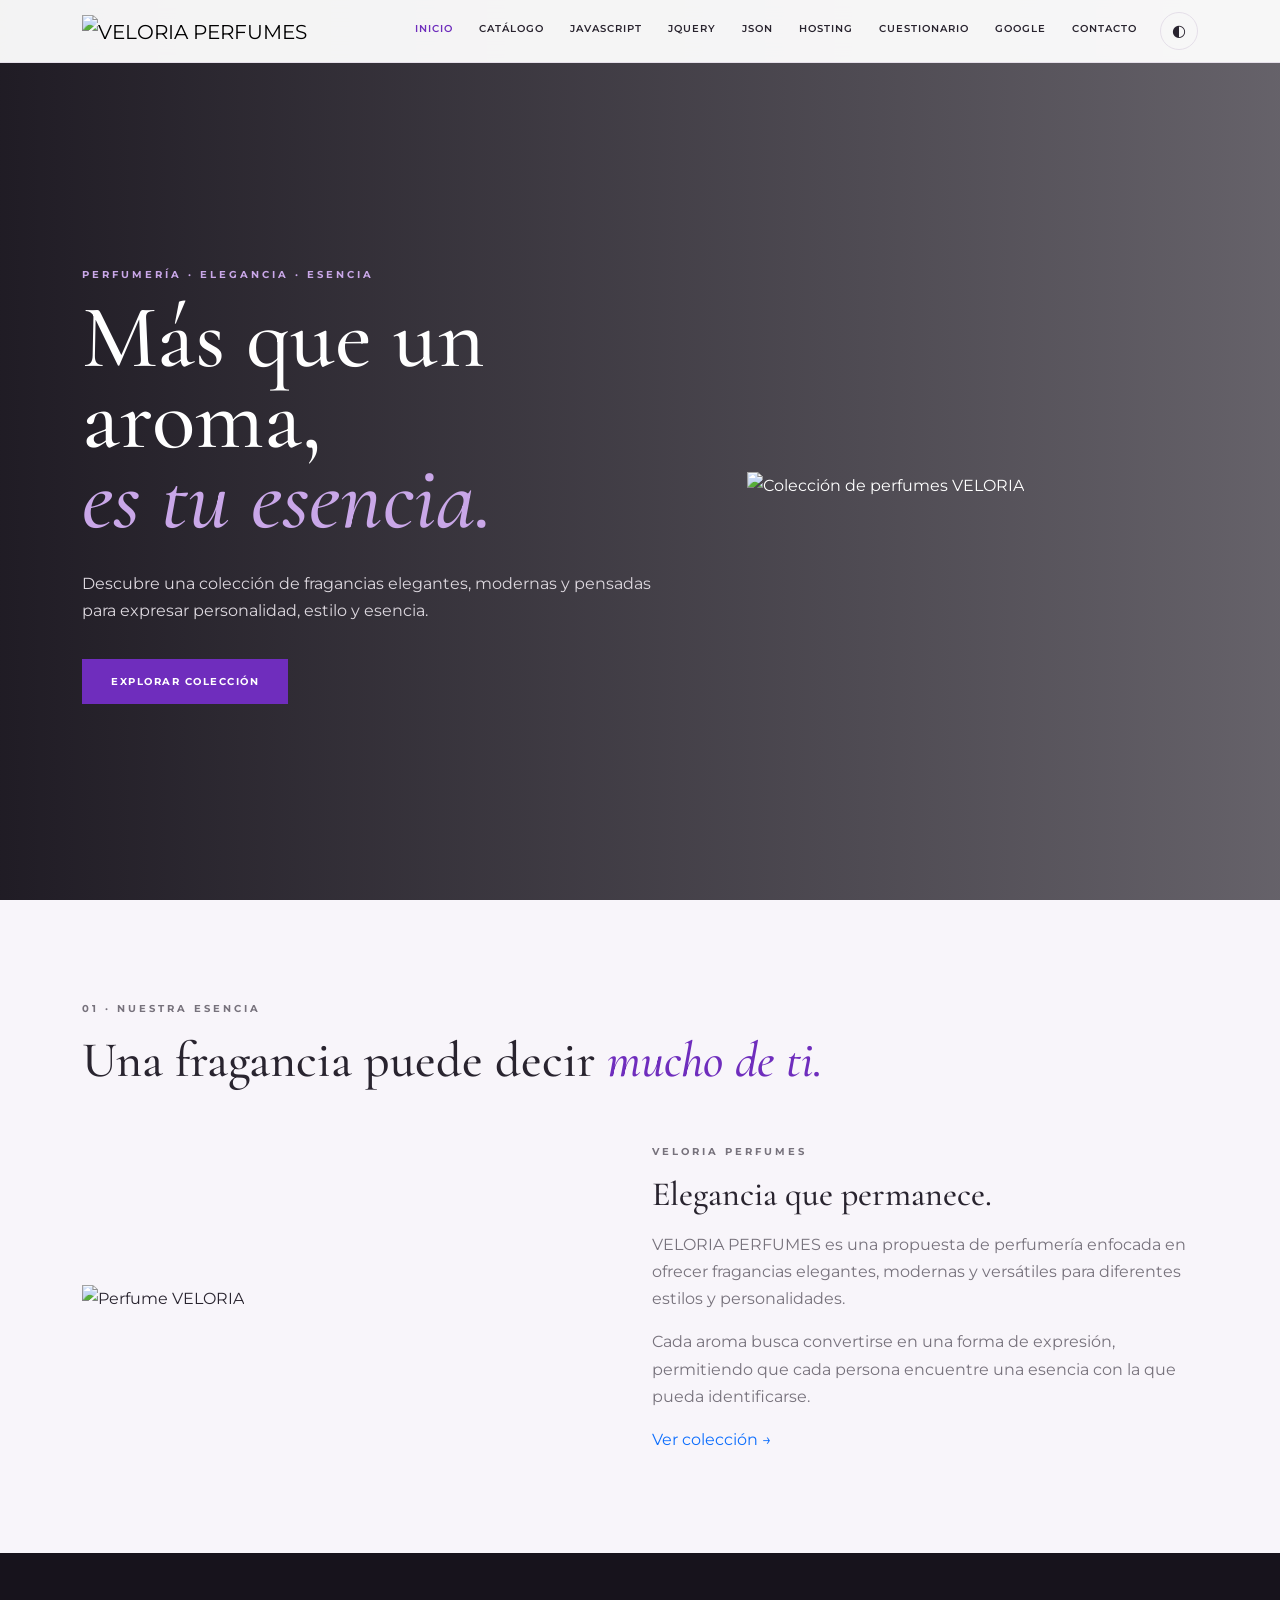
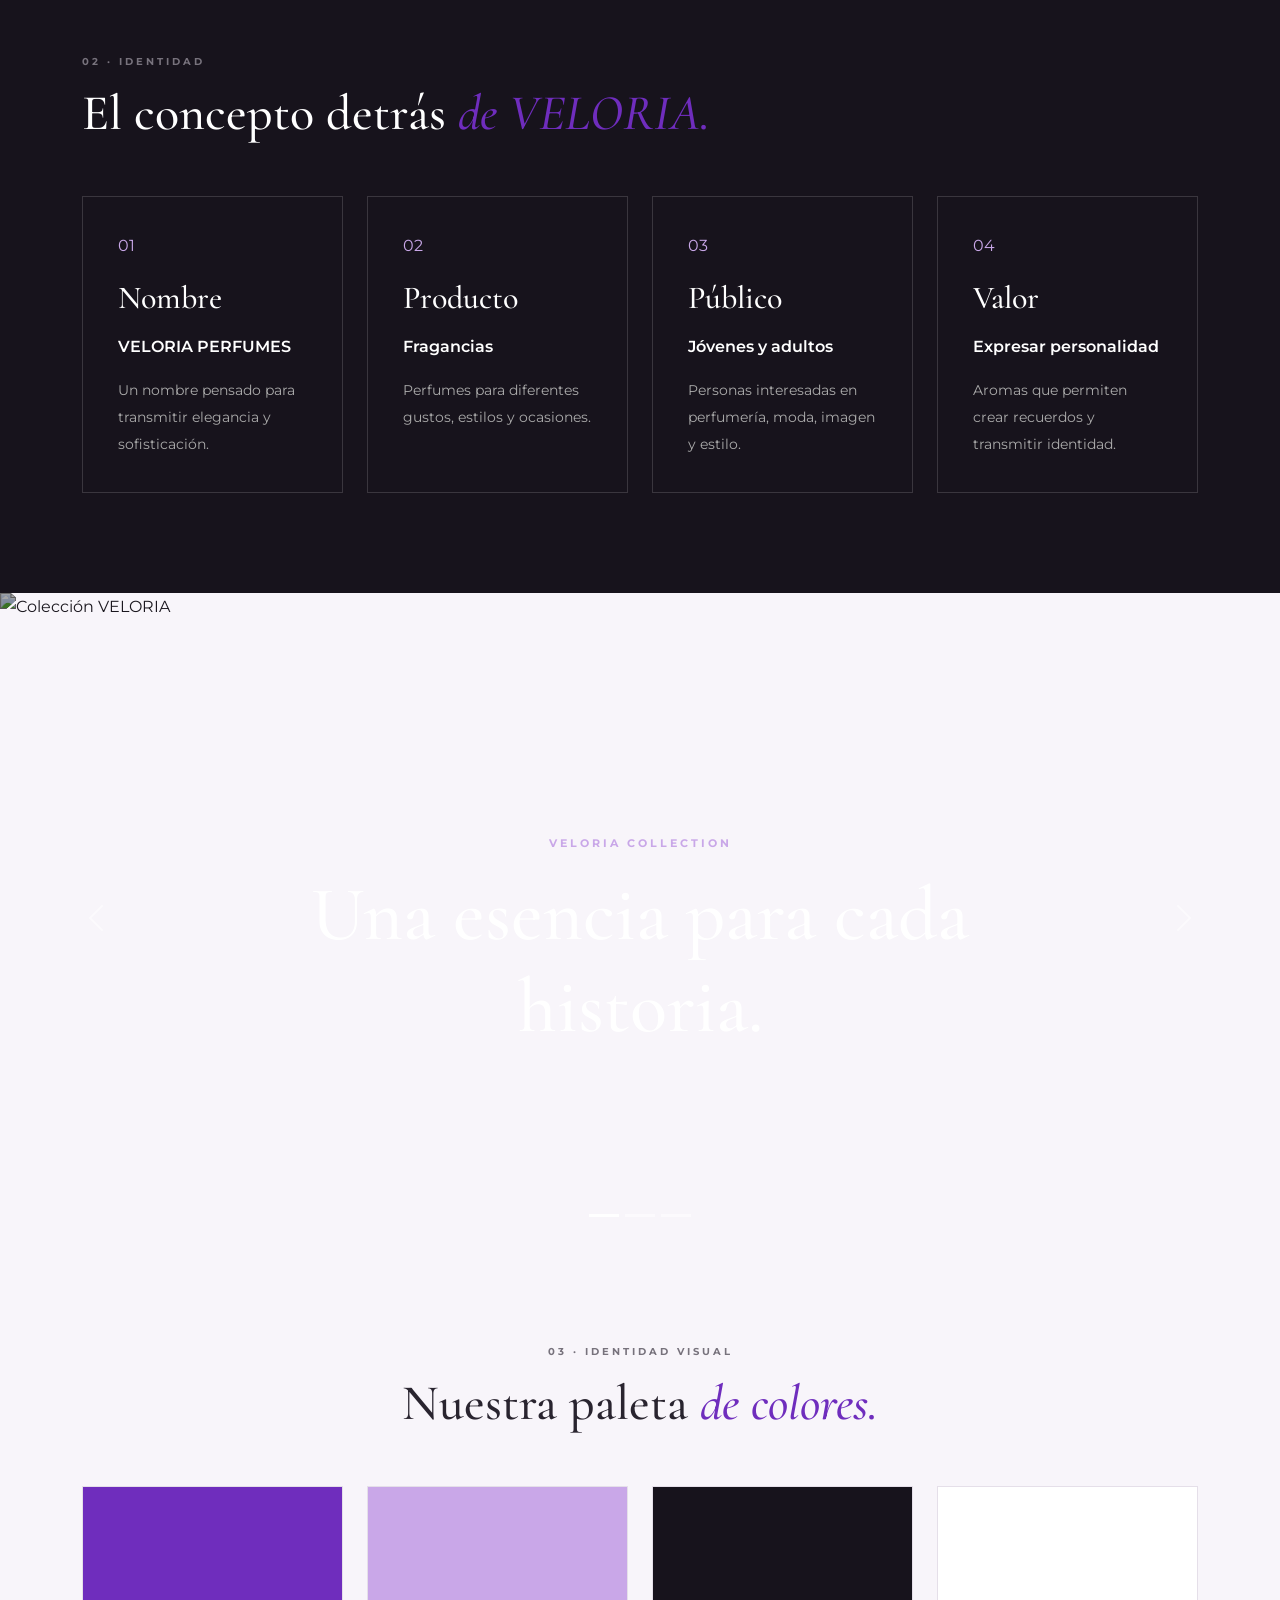
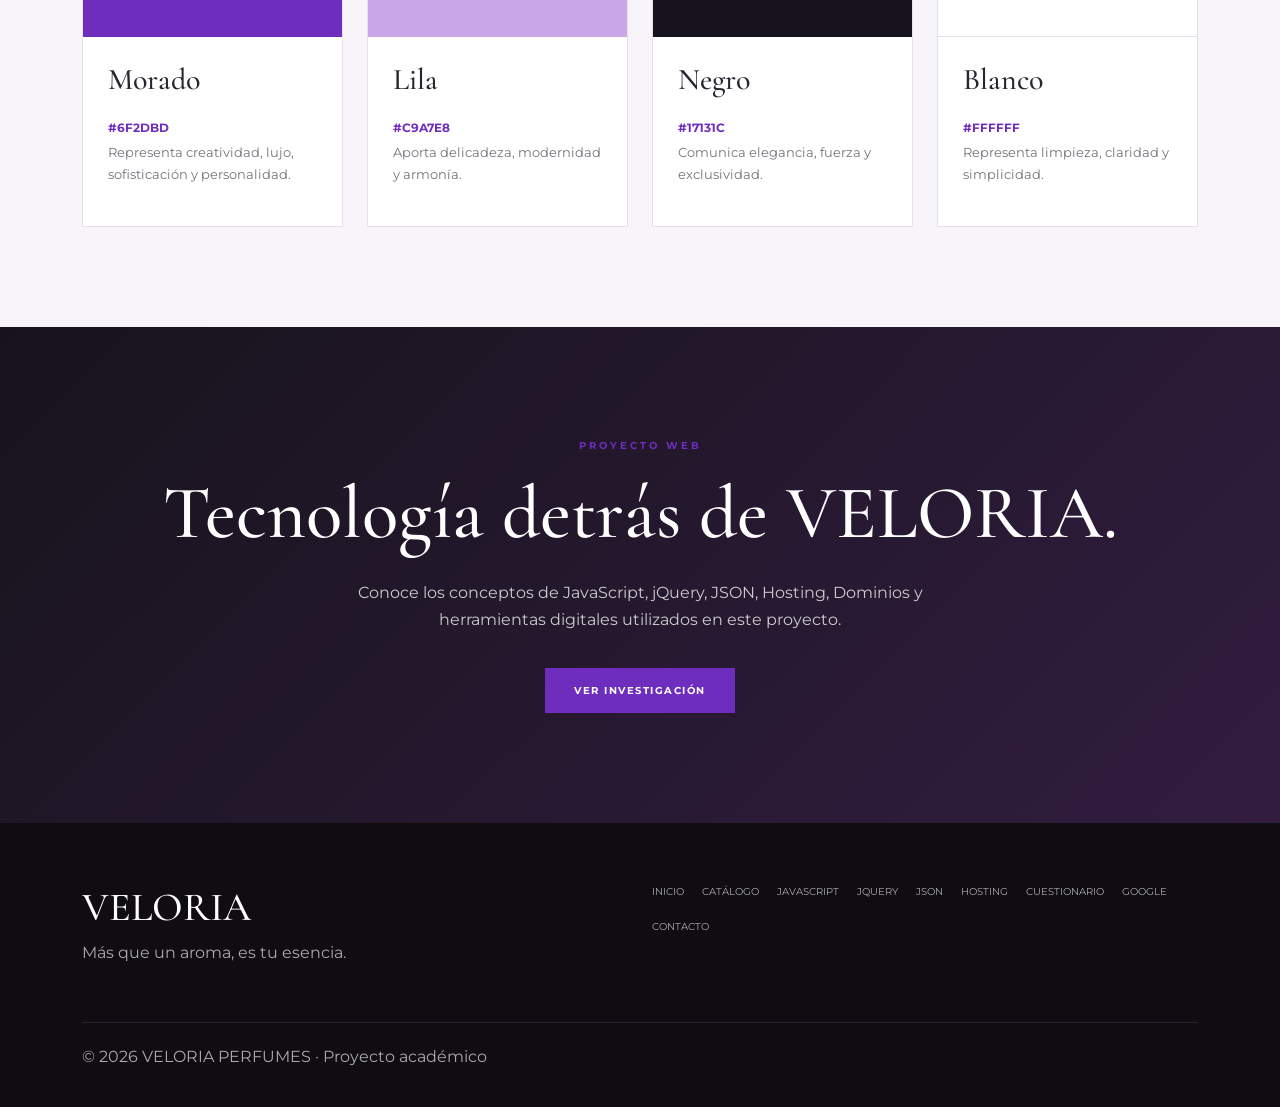
==== index.html @ a53eb621 "fragancias ..." ====
<!DOCTYPE html>
<html lang="es">
<head>
    <meta charset="UTF-8">
    <meta name="viewport" content="width=device-width, initial-scale=1.0">

    <title>VELORIA PERFUMES | Inicio</title>

    <link rel="preconnect" href="https://fonts.googleapis.com">
    <link rel="preconnect" href="https://fonts.gstatic.com" crossorigin>

    <link href="https://fonts.googleapis.com/css2?family=Cormorant+Garamond:wght@400;500;600;700&family=Montserrat:wght@300;400;500;600;700&display=swap" rel="stylesheet">

    <link href="https://cdn.jsdelivr.net/npm/bootstrap@5.3.3/dist/css/bootstrap.min.css" rel="stylesheet">

    <link rel="stylesheet" href="style.css">
</head>

<body>

<nav class="navbar navbar-expand-lg fixed-top veloria-navbar">
    <div class="container">

        <a class="navbar-brand" href="index.html">
            <img src="./img/43ada241-5967-4d22-9099-e7e84b31c5b8.png" alt="VELORIA PERFUMES" class="logo">
        </a>

        <button class="navbar-toggler"
                type="button"
                data-bs-toggle="collapse"
                data-bs-target="#menuPrincipal">
            <span class="navbar-toggler-icon"></span>
        </button>

        <div class="collapse navbar-collapse" id="menuPrincipal">

            <ul class="navbar-nav ms-auto">

                <li class="nav-item">
                    <a class="nav-link active" href="index.html">Inicio</a>
                </li>

                <li class="nav-item">
                    <a class="nav-link" href="catalogo.html">Catálogo</a>
                </li>

                <li class="nav-item">
                    <a class="nav-link" href="javascript.html">JavaScript</a>
                </li>

                <li class="nav-item">
                    <a class="nav-link" href="jquery.html">jQuery</a>
                </li>

                <li class="nav-item">
                    <a class="nav-link" href="json.html">JSON</a>
                </li>

                <li class="nav-item">
                    <a class="nav-link" href="hosting.html">Hosting</a>
                </li>

                <li class="nav-item">
                    <a class="nav-link" href="cuestionario.html">Cuestionario</a>
                </li>

                <li class="nav-item">
                    <a class="nav-link" href="google.html">Google</a>
                </li>

                <li class="nav-item">
                    <a class="nav-link" href="contacto.html">Contacto</a>
                </li>

                <li class="nav-item">
                    <button id="themeToggle" class="theme-button">◐</button>
                </li>

            </ul>

        </div>
    </div>
</nav>


<header class="hero">

    <div class="container">

        <div class="row align-items-center">

            <div class="col-lg-7">

                <p class="eyebrow">
                    PERFUMERÍA · ELEGANCIA · ESENCIA
                </p>

                <h1>
                    Más que un aroma,
                    <span>es tu esencia.</span>
                </h1>

                <p class="hero-text">
                    Descubre una colección de fragancias elegantes,
                    modernas y pensadas para expresar personalidad,
                    estilo y esencia.
                </p>

                <a href="catalogo.html" class="btn btn-veloria">
                    Explorar colección
                </a>

            </div>

            <div class="col-lg-5">

                <img src="./img/coleccion inicio 1.avif"
                     alt="Colección de perfumes VELORIA"
                     class="hero-image">

            </div>

        </div>

    </div>

</header>


<section class="section">

    <div class="container">

        <div class="section-title">

            <p>01 · NUESTRA ESENCIA</p>

            <h2>
                Una fragancia puede decir
                <em>mucho de ti.</em>
            </h2>

        </div>

        <div class="row align-items-center">

            <div class="col-lg-6">

                <img src="./img/perfume veloria.webp"
                     alt="Perfume VELORIA"
                     class="section-image">

            </div>

            <div class="col-lg-6">

                <p class="eyebrow">
                    VELORIA PERFUMES
                </p>

                <h3>
                    Elegancia que permanece.
                </h3>

                <p>
                    VELORIA PERFUMES es una propuesta de perfumería
                    enfocada en ofrecer fragancias elegantes, modernas
                    y versátiles para diferentes estilos y personalidades.
                </p>

                <p>
                    Cada aroma busca convertirse en una forma de expresión,
                    permitiendo que cada persona encuentre una esencia
                    con la que pueda identificarse.
                </p>

                <a href="catalogo.html" class="text-link">
                    Ver colección →
                </a>

            </div>

        </div>

    </div>

</section>


<section class="section section-dark">

    <div class="container">

        <div class="section-title">

            <p>02 · IDENTIDAD</p>

            <h2>
                El concepto detrás
                <em>de VELORIA.</em>
            </h2>

        </div>

        <div class="row g-4">

            <div class="col-md-6 col-lg-3">
                <div class="info-card">
                    <span>01</span>
                    <h3>Nombre</h3>
                    <p>VELORIA PERFUMES</p>
                    <small>
                        Un nombre pensado para transmitir
                        elegancia y sofisticación.
                    </small>
                </div>
            </div>

            <div class="col-md-6 col-lg-3">
                <div class="info-card">
                    <span>02</span>
                    <h3>Producto</h3>
                    <p>Fragancias</p>
                    <small>
                        Perfumes para diferentes gustos,
                        estilos y ocasiones.
                    </small>
                </div>
            </div>

            <div class="col-md-6 col-lg-3">
                <div class="info-card">
                    <span>03</span>
                    <h3>Público</h3>
                    <p>Jóvenes y adultos</p>
                    <small>
                        Personas interesadas en perfumería,
                        moda, imagen y estilo.
                    </small>
                </div>
            </div>

            <div class="col-md-6 col-lg-3">
                <div class="info-card">
                    <span>04</span>
                    <h3>Valor</h3>
                    <p>Expresar personalidad</p>
                    <small>
                        Aromas que permiten crear recuerdos
                        y transmitir identidad.
                    </small>
                </div>
            </div>

        </div>

    </div>

</section>


<section class="carousel-section">

    <div id="veloriaCarousel"
         class="carousel slide carousel-fade"
         data-bs-ride="carousel">

        <div class="carousel-indicators">

            <button type="button"
                    data-bs-target="#veloriaCarousel"
                    data-bs-slide-to="0"
                    class="active"></button>

            <button type="button"
                    data-bs-target="#veloriaCarousel"
                    data-bs-slide-to="1"></button>

            <button type="button"
                    data-bs-target="#veloriaCarousel"
                    data-bs-slide-to="2"></button>

        </div>

        <div class="carousel-inner">

            <div class="carousel-item active">
                <img src="./img/carrucel 1.webp"
                     class="d-block w-100"
                     alt="Colección VELORIA">

                <div class="carousel-caption">
                    <p>VELORIA COLLECTION</p>
                    <h2>Una esencia para cada historia.</h2>
                </div>
            </div>

            <div class="carousel-item">
                <img src="./img/carrucel 2.webp"
                     class="d-block w-100"
                     alt="Perfumes VELORIA">

                <div class="carousel-caption">
                    <p>YOUR SIGNATURE</p>
                    <h2>Encuentra el aroma que te representa.</h2>
                </div>
            </div>

            <div class="carousel-item">
                <img src="./img/carrucel 3.png"
                     class="d-block w-100"
                     alt="Nueva colección VELORIA">

                <div class="carousel-caption">
                    <p>NEW COLLECTION</p>
                    <h2>Elegancia que permanece.</h2>
                </div>
            </div>

        </div>

        <button class="carousel-control-prev"
                type="button"
                data-bs-target="#veloriaCarousel"
                data-bs-slide="prev">

            <span class="carousel-control-prev-icon"></span>

        </button>

        <button class="carousel-control-next"
                type="button"
                data-bs-target="#veloriaCarousel"
                data-bs-slide="next">

            <span class="carousel-control-next-icon"></span>

        </button>

    </div>

</section>


<section class="section">

    <div class="container">

        <div class="section-title text-center">

            <p>03 · IDENTIDAD VISUAL</p>

            <h2>
                Nuestra paleta
                <em>de colores.</em>
            </h2>

        </div>

        <div class="row g-4">

            <div class="col-md-6 col-lg-3">
                <div class="color-card">
                    <div class="color purple"></div>
                    <h3>Morado</h3>
                    <strong>#6F2DBD</strong>
                    <p>
                        Representa creatividad, lujo,
                        sofisticación y personalidad.
                    </p>
                </div>
            </div>

            <div class="col-md-6 col-lg-3">
                <div class="color-card">
                    <div class="color lilac"></div>
                    <h3>Lila</h3>
                    <strong>#C9A7E8</strong>
                    <p>
                        Aporta delicadeza, modernidad
                        y armonía.
                    </p>
                </div>
            </div>

            <div class="col-md-6 col-lg-3">
                <div class="color-card">
                    <div class="color black"></div>
                    <h3>Negro</h3>
                    <strong>#17131C</strong>
                    <p>
                        Comunica elegancia, fuerza
                        y exclusividad.
                    </p>
                </div>
            </div>

            <div class="col-md-6 col-lg-3">
                <div class="color-card">
                    <div class="color white"></div>
                    <h3>Blanco</h3>
                    <strong>#FFFFFF</strong>
                    <p>
                        Representa limpieza,
                        claridad y simplicidad.
                    </p>
                </div>
            </div>

        </div>

    </div>

</section>


<section class="cta-section">

    <div class="container text-center">

        <p class="eyebrow">PROYECTO WEB</p>

        <h2>
            Tecnología detrás de VELORIA.
        </h2>

        <p>
            Conoce los conceptos de JavaScript, jQuery, JSON,
            Hosting, Dominios y herramientas digitales utilizados
            en este proyecto.
        </p>

        <a href="javascript.html" class="btn btn-veloria">
            Ver investigación
        </a>

    </div>

</section>


<footer class="footer">

    <div class="container">

        <div class="row">

            <div class="col-md-6">

                <h3>VELORIA</h3>

                <p>Más que un aroma, es tu esencia.</p>

            </div>

            <div class="col-md-6">

                <div class="footer-links">

                    <a href="index.html">Inicio</a>
                    <a href="catalogo.html">Catálogo</a>
                    <a href="javascript.html">JavaScript</a>
                    <a href="jquery.html">jQuery</a>
                    <a href="json.html">JSON</a>
                    <a href="hosting.html">Hosting</a>
                    <a href="cuestionario.html">Cuestionario</a>
                    <a href="google.html">Google</a>
                    <a href="contacto.html">Contacto</a>

                </div>

            </div>

        </div>

        <div class="footer-bottom">
            <p>© 2026 VELORIA PERFUMES · Proyecto académico</p>
        </div>

    </div>

</footer>


<script src="https://cdn.jsdelivr.net/npm/bootstrap@5.3.3/dist/js/bootstrap.bundle.min.js"></script>
<script src="script.js"></script>

</body>
</html>
---- style.css ----
:root {
    --purple: #6F2DBD;
    --lilac: #C9A7E8;
    --dark: #17131C;
    --dark2: #211C26;
    --white: #FFFFFF;
    --cream: #F8F5FA;
    --text: #29242F;
    --gray: #77727C;
    --border: #E5DFE9;
}

[data-theme="dark"] {
    --cream: #17131C;
    --white: #211C26;
    --text: #F8F5FA;
    --gray: #C8C1CC;
    --border: #3B3442;
}

* {
    box-sizing: border-box;
    margin: 0;
    padding: 0;
}

html {
    scroll-behavior: smooth;
}

body {
    font-family: "Montserrat", sans-serif;
    background: var(--cream);
    color: var(--text);
    line-height: 1.7;
    transition: 0.3s;
}

h1,
h2,
h3,
h4 {
    font-family: "Cormorant Garamond", serif;
}

a {
    text-decoration: none;
}


/* NAVBAR */

.veloria-navbar {
    background: rgba(255,255,255,0.95);
    backdrop-filter: blur(15px);
    border-bottom: 1px solid var(--border);
    padding: 8px 0;
}

[data-theme="dark"] .veloria-navbar {
    background: rgba(23,19,28,0.95);
}

.logo {
    width: 85px;
    height: 65px;
    object-fit: contain;
}

.nav-link {
    color: var(--text) !important;
    font-size: 10px;
    font-weight: 600;
    letter-spacing: 1px;
    text-transform: uppercase;
    margin-left: 10px;
}

.nav-link:hover,
.nav-link.active {
    color: var(--purple) !important;
}

.theme-button {
    background: transparent;
    border: 1px solid var(--border);
    color: var(--text);
    border-radius: 50%;
    width: 38px;
    height: 38px;
    margin-left: 15px;
    cursor: pointer;
}


/* HERO */

.hero {
    min-height: 100vh;
    padding: 150px 0 80px;
    display: flex;
    align-items: center;
    background:
        linear-gradient(
            90deg,
            rgba(23,19,28,.96),
            rgba(23,19,28,.65)
        ),
        url("imagen-principal.jpg") center/cover;
    color: white;
}

.eyebrow {
    color: var(--purple);
    font-size: 10px;
    font-weight: 700;
    letter-spacing: 3px;
    text-transform: uppercase;
    margin-bottom: 15px;
}

.hero .eyebrow {
    color: var(--lilac);
}

.hero h1 {
    font-size: clamp(55px, 7vw, 95px);
    line-height: .9;
    font-weight: 500;
    margin-bottom: 30px;
}

.hero h1 span {
    display: block;
    color: var(--lilac);
    font-style: italic;
}

.hero-text {
    max-width: 600px;
    color: #ddd8df;
    margin-bottom: 35px;
}

.hero-image {
    width: 100%;
    height: 570px;
    object-fit: cover;
}


/* PAGE HEADER */

.page-header {
    padding: 180px 0 90px;
    background:
        linear-gradient(135deg, #17131C, #332044);
    color: white;
}

.page-header h1 {
    font-size: clamp(55px, 7vw, 90px);
    line-height: 1;
}

.page-header h1 em {
    color: var(--lilac);
}

.page-header p:last-child {
    max-width: 650px;
    color: #d1ccd4;
}


/* SECCIONES */

.section {
    padding: 100px 0;
}

.section-light {
    background: var(--white);
}

.section-dark {
    background: var(--dark);
    color: white;
}

.section-title {
    margin-bottom: 55px;
}

.section-title p {
    color: var(--purple);
    font-size: 10px;
    font-weight: 700;
    letter-spacing: 3px;
}

.section-title h2 {
    font-size: clamp(42px, 5vw, 65px);
    line-height: 1;
}

.section-title em {
    color: var(--purple);
}

.section h2 {
    font-size: 50px;
    line-height: 1.1;
    margin-bottom: 25px;
}

.section h2 em {
    color: var(--purple);
}

.section h3 {
    font-size: 34px;
    margin-bottom: 15px;
}

.section p {
    color: var(--gray);
}

.section-image {
    width: 100%;
    height: 540px;
    object-fit: cover;
}


/* BOTONES */

.btn-veloria {
    background: var(--purple);
    border: 1px solid var(--purple);
    color: white;
    padding: 14px 28px;
    border-radius: 0;
    font-size: 10px;
    font-weight: 700;
    letter-spacing: 1.5px;
    text-transform: uppercase;
}

.btn-veloria:hover {
    background: transparent;
    color: var(--purple);
}


/* TARJETAS */

.info-card {
    height: 100%;
    padding: 35px;
    border: 1px solid rgba(255,255,255,.15);
}

.info-card:hover {
    border-color: var(--purple);
}

.info-card span {
    color: var(--lilac);
}

.info-card h3 {
    font-size: 32px;
    margin-top: 20px;
}

.info-card p {
    color: white;
    font-weight: 600;
}

.info-card small {
    color: #aaa;
}


/* CARRUSEL */

.carousel-item img {
    height: 650px;
    object-fit: cover;
    filter: brightness(.65);
}

.carousel-caption {
    bottom: 25%;
}

.carousel-caption p {
    color: var(--lilac);
    font-size: 11px;
    letter-spacing: 3px;
    font-weight: 700;
}

.carousel-caption h2 {
    color: white;
    font-size: clamp(40px, 6vw, 80px);
}


/* COLORES */

.color-card {
    height: 100%;
    background: var(--white);
    border: 1px solid var(--border);
    padding-bottom: 25px;
}

.color-card .color {
    height: 150px;
    margin-bottom: 25px;
}

.color-card h3,
.color-card strong,
.color-card p {
    margin-left: 25px;
    margin-right: 25px;
}

.color-card h3 {
    font-size: 30px;
}

.color-card strong {
    color: var(--purple);
    font-size: 12px;
}

.color-card p {
    font-size: 13px;
}

.purple {
    background: #6F2DBD;
}

.lilac {
    background: #C9A7E8;
}

.black {
    background: #17131C;
}

.white {
    background: #FFFFFF;
    border-bottom: 1px solid var(--border);
}


/* CATÁLOGO */

.filter-buttons {
    display: flex;
    justify-content: center;
    gap: 10px;
    margin-bottom: 50px;
}

.filter-btn {
    background: transparent;
    border: 1px solid var(--border);
    color: var(--text);
    padding: 12px 25px;
    cursor: pointer;
    text-transform: uppercase;
    font-size: 10px;
    letter-spacing: 1px;
}

.filter-btn.active,
.filter-btn:hover {
    background: var(--purple);
    color: white;
    border-color: var(--purple);
}

.product-card {
    background: var(--white);
    border: 1px solid var(--border);
    height: 100%;
    transition: .3s;
}

.product-card:hover {
    transform: translateY(-7px);
}

.product-card > img {
    width: 100%;
    height: 450px;
    object-fit: cover;
}

.product-info {
    padding: 25px;
}

.product-info > span {
    color: var(--purple);
    font-size: 9px;
    font-weight: 700;
    letter-spacing: 2px;
}

.product-info h2 {
    font-size: 35px;
    margin: 10px 0;
}

.product-info p {
    font-size: 13px;
    color: var(--gray);
}

.product-info strong {
    color: var(--purple);
}


/* CÓDIGO */

.code-block,
pre {
    background: #17131C;
    color: #e9dff0;
    padding: 25px;
    overflow-x: auto;
    border-left: 3px solid var(--purple);
    text-align: left;
}

code {
    font-family: Consolas, monospace;
}


/* TABLAS */

.comparison-table {
    width: 100%;
    border-collapse: collapse;
    background: var(--white);
}

.comparison-table th,
.comparison-table td {
    padding: 18px;
    border: 1px solid var(--border);
    text-align: left;
}

.comparison-table th {
    background: var(--dark);
    color: white;
}


/* INFO BOX */

.info-box {
    height: 100%;
    padding: 30px;
    background: var(--white);
    border: 1px solid var(--border);
}

.info-box p {
    color: var(--gray);
}


/* DEMOS */

.demo-box {
    max-width: 700px;
    margin-left: auto;
    margin-right: auto;
    padding: 30px;
    background: var(--white);
    border: 1px solid var(--border);
    transition: .4s;
}

.demo-active {
    border-color: var(--purple);
    color: var(--purple);
}


/* JSON / DNS */

.flow {
    display: flex;
    align-items: stretch;
    justify-content: center;
    gap: 15px;
    flex-wrap: wrap;
    margin-top: 50px;
}

.flow-item {
    min-width: 160px;
    padding: 25px;
    text-align: center;
    background: var(--white);
    border: 1px solid var(--border);
}

.flow-item span {
    color: var(--purple);
    font-weight: 700;
}

.flow-item h3 {
    font-size: 25px;
}

.flow-arrow {
    display: flex;
    align-items: center;
    font-size: 30px;
    color: var(--purple);
}

.domain-example {
    display: flex;
    justify-content: center;
    align-items: center;
    gap: 5px;
    margin: 60px 0;
    font-size: 55px;
    font-family: "Cormorant Garamond", serif;
}

.domain-example strong {
    color: var(--lilac);
}

.dns-box {
    display: flex;
    flex-direction: column;
    align-items: center;
    gap: 10px;
    margin-top: 40px;
}

.dns-box div {
    background: var(--purple);
    color: white;
    padding: 15px 40px;
    min-width: 220px;
    text-align: center;
}

.dns-box span {
    color: var(--purple);
    font-size: 25px;
}


/* QUIZ */

.quiz-card {
    background: var(--white);
    border: 1px solid var(--border);
    padding: 30px;
    margin-bottom: 25px;
}

.quiz-card h3 {
    font-size: 28px;
}

.quiz-card label {
    display: block;
    padding: 10px 0;
    color: var(--gray);
    cursor: pointer;
}

.quiz-card input {
    margin-right: 10px;
}

.quiz-feedback {
    margin-top: 10px;
    font-weight: 600;
}

.correct {
    color: #198754;
}

.incorrect {
    color: #c0392b;
}

.quiz-result {
    display: none;
    margin-top: 30px;
    padding: 30px;
    background: var(--white);
    border: 2px solid var(--purple);
    font-size: 20px;
}


/* GOOGLE */

.google-note {
    padding: 25px;
    background: var(--white);
    border-left: 4px solid var(--purple);
    margin-bottom: 50px;
}

.google-grid {
    display: grid;
    grid-template-columns: repeat(3, 1fr);
    gap: 25px;
}

.google-card {
    padding: 30px;
    min-height: 190px;
    background: var(--white);
    border: 1px solid var(--border);
    transition: .3s;
}

.google-card:hover {
    transform: translateY(-6px);
    border-color: var(--purple);
}

.google-card span {
    color: var(--purple);
    font-weight: 700;
}

.google-card h3 {
    font-size: 30px;
    margin: 15px 0;
}

.google-card p {
    font-size: 13px;
}


/* CONTACTO */

.contact-details {
    margin-top: 35px;
}

.contact-details div {
    border-bottom: 1px solid var(--border);
    padding: 18px 0;
}

.contact-details strong {
    color: var(--purple);
}

.contact-details p {
    margin: 5px 0 0;
}

.contact-form {
    background: var(--white);
    border: 1px solid var(--border);
    padding: 40px;
}

.contact-form label {
    display: block;
    margin-top: 20px;
    margin-bottom: 7px;
    font-size: 12px;
    font-weight: 600;
}

.contact-form input,
.contact-form textarea {
    width: 100%;
    padding: 14px;
    border: 1px solid var(--border);
    background: var(--cream);
    color: var(--text);
    outline: none;
}

.contact-form input:focus,
.contact-form textarea:focus {
    border-color: var(--purple);
}

.form-message {
    display: none;
    margin-top: 20px;
    padding: 15px;
    color: #198754;
    border: 1px solid #198754;
}


/* RECURSOS */

.resources-section {
    padding: 60px 0;
    background: var(--white);
}

.resources-section li {
    margin-bottom: 8px;
    color: var(--gray);
}


/* CTA */

.cta-section {
    padding: 110px 0;
    background: linear-gradient(135deg, #17131C, #321D40);
    color: white;
}

.cta-section h2 {
    font-size: clamp(45px, 6vw, 75px);
}

.cta-section > .container > p:not(.eyebrow) {
    max-width: 650px;
    margin: 20px auto 35px;
    color: #ccc;
}


/* FOOTER */

.footer {
    background: #0F0C12;
    color: white;
    padding: 60px 0 20px;
}

.footer h3 {
    font-size: 40px;
}

.footer p {
    color: #aaa;
}

.footer-links {
    display: flex;
    flex-wrap: wrap;
    gap: 18px;
}

.footer-links a {
    color: #aaa;
    font-size: 10px;
    text-transform: uppercase;
}

.footer-links a:hover {
    color: var(--lilac);
}

.footer-bottom {
    border-top: 1px solid #29232D;
    margin-top: 40px;
    padding-top: 20px;
}


/* RESPONSIVE */

@media (max-width: 991px) {

    .nav-link {
        margin-left: 0;
    }

    .theme-button {
        margin-left: 0;
        margin-top: 10px;
    }

    .hero {
        padding-top: 150px;
    }

    .hero-image {
        margin-top: 40px;
    }

    .google-grid {
        grid-template-columns: repeat(2, 1fr);
    }

}

@media (max-width: 768px) {

    .section {
        padding: 75px 0;
    }

    .hero h1 {
        font-size: 60px;
    }

    .hero-image {
        height: 400px;
    }

    .section-image {
        height: 400px;
        margin-bottom: 35px;
    }

    .carousel-item img {
        height: 480px;
    }

    .carousel-caption h2 {
        font-size: 42px;
    }

    .google-grid {
        grid-template-columns: 1fr;
    }

    .domain-example {
        font-size: 38px;
    }

    .flow-arrow {
        display: none;
    }

}

@media (max-width: 576px) {

    .logo {
        width: 70px;
    }

    .hero h1 {
        font-size: 50px;
    }

    .section h2 {
        font-size: 40px;
    }

    .product-card > img {
        height: 380px;
    }

    .contact-form {
        padding: 25px;
    }

}
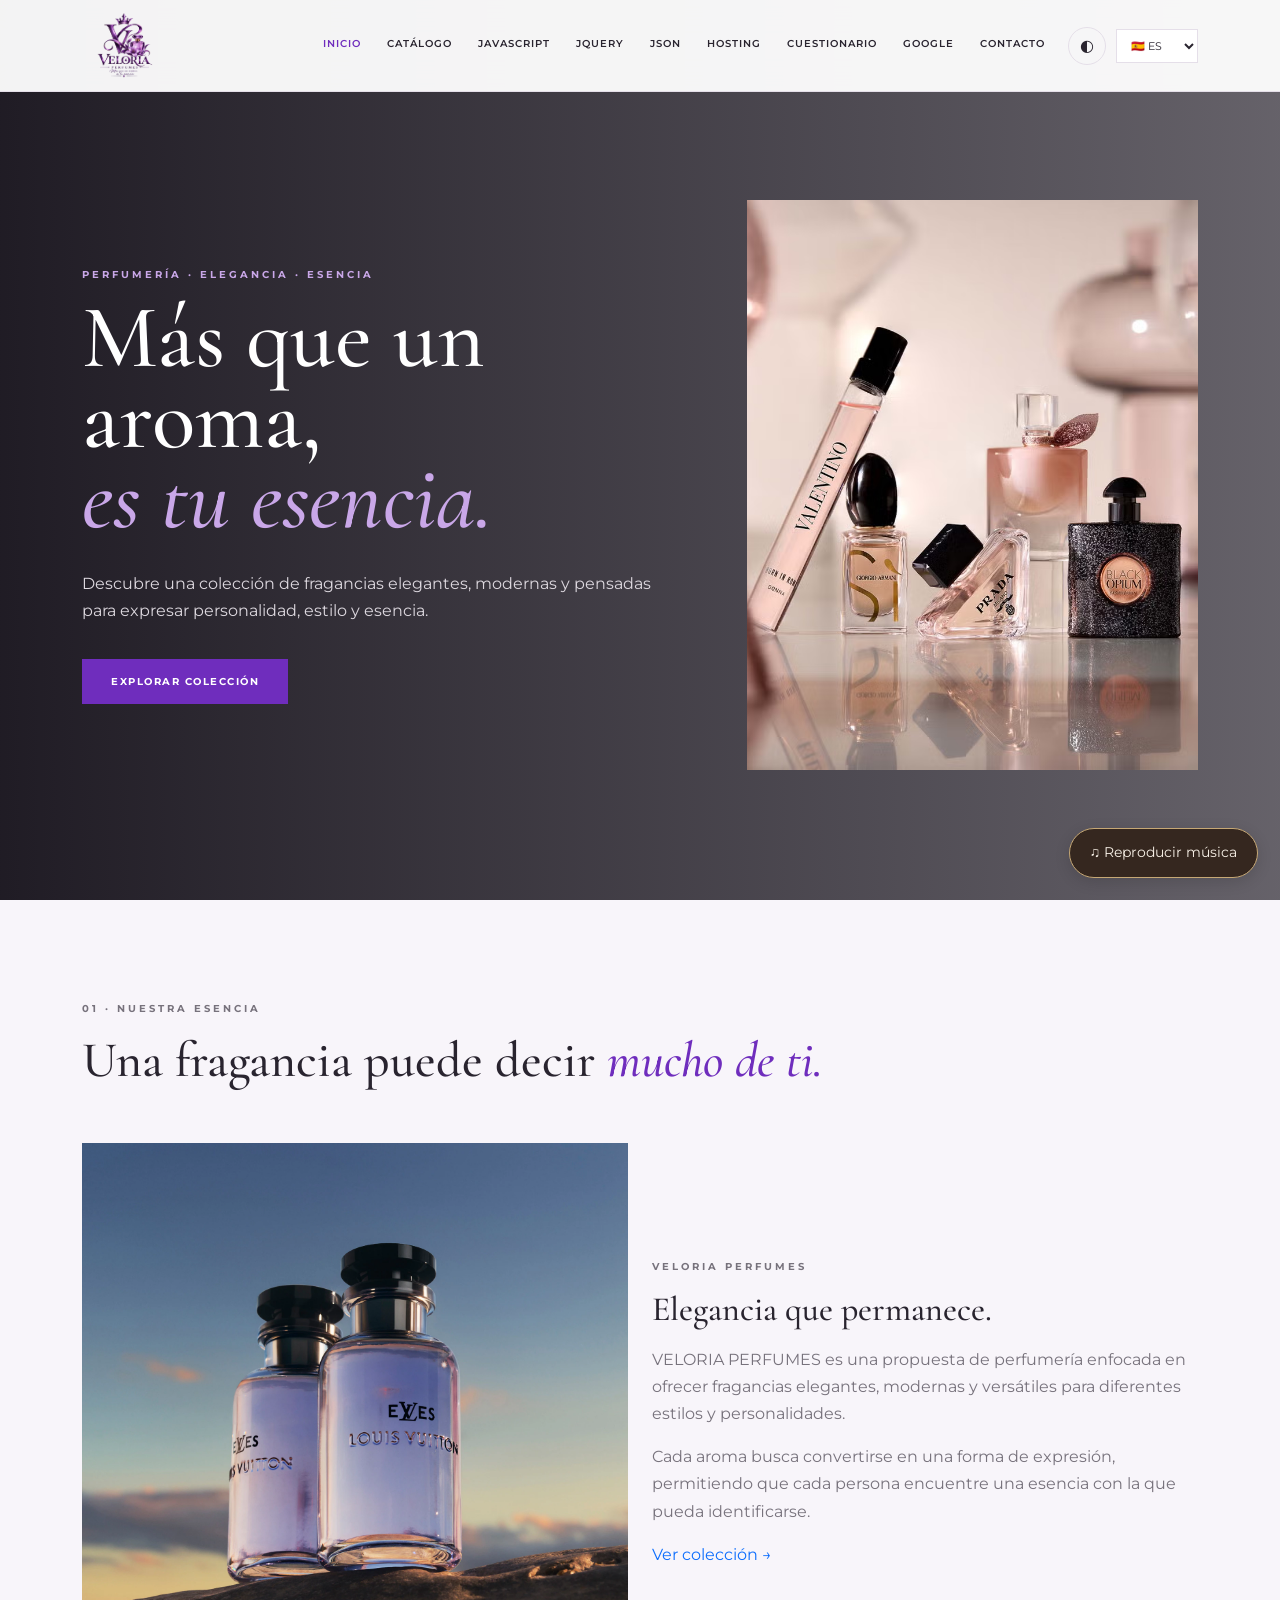
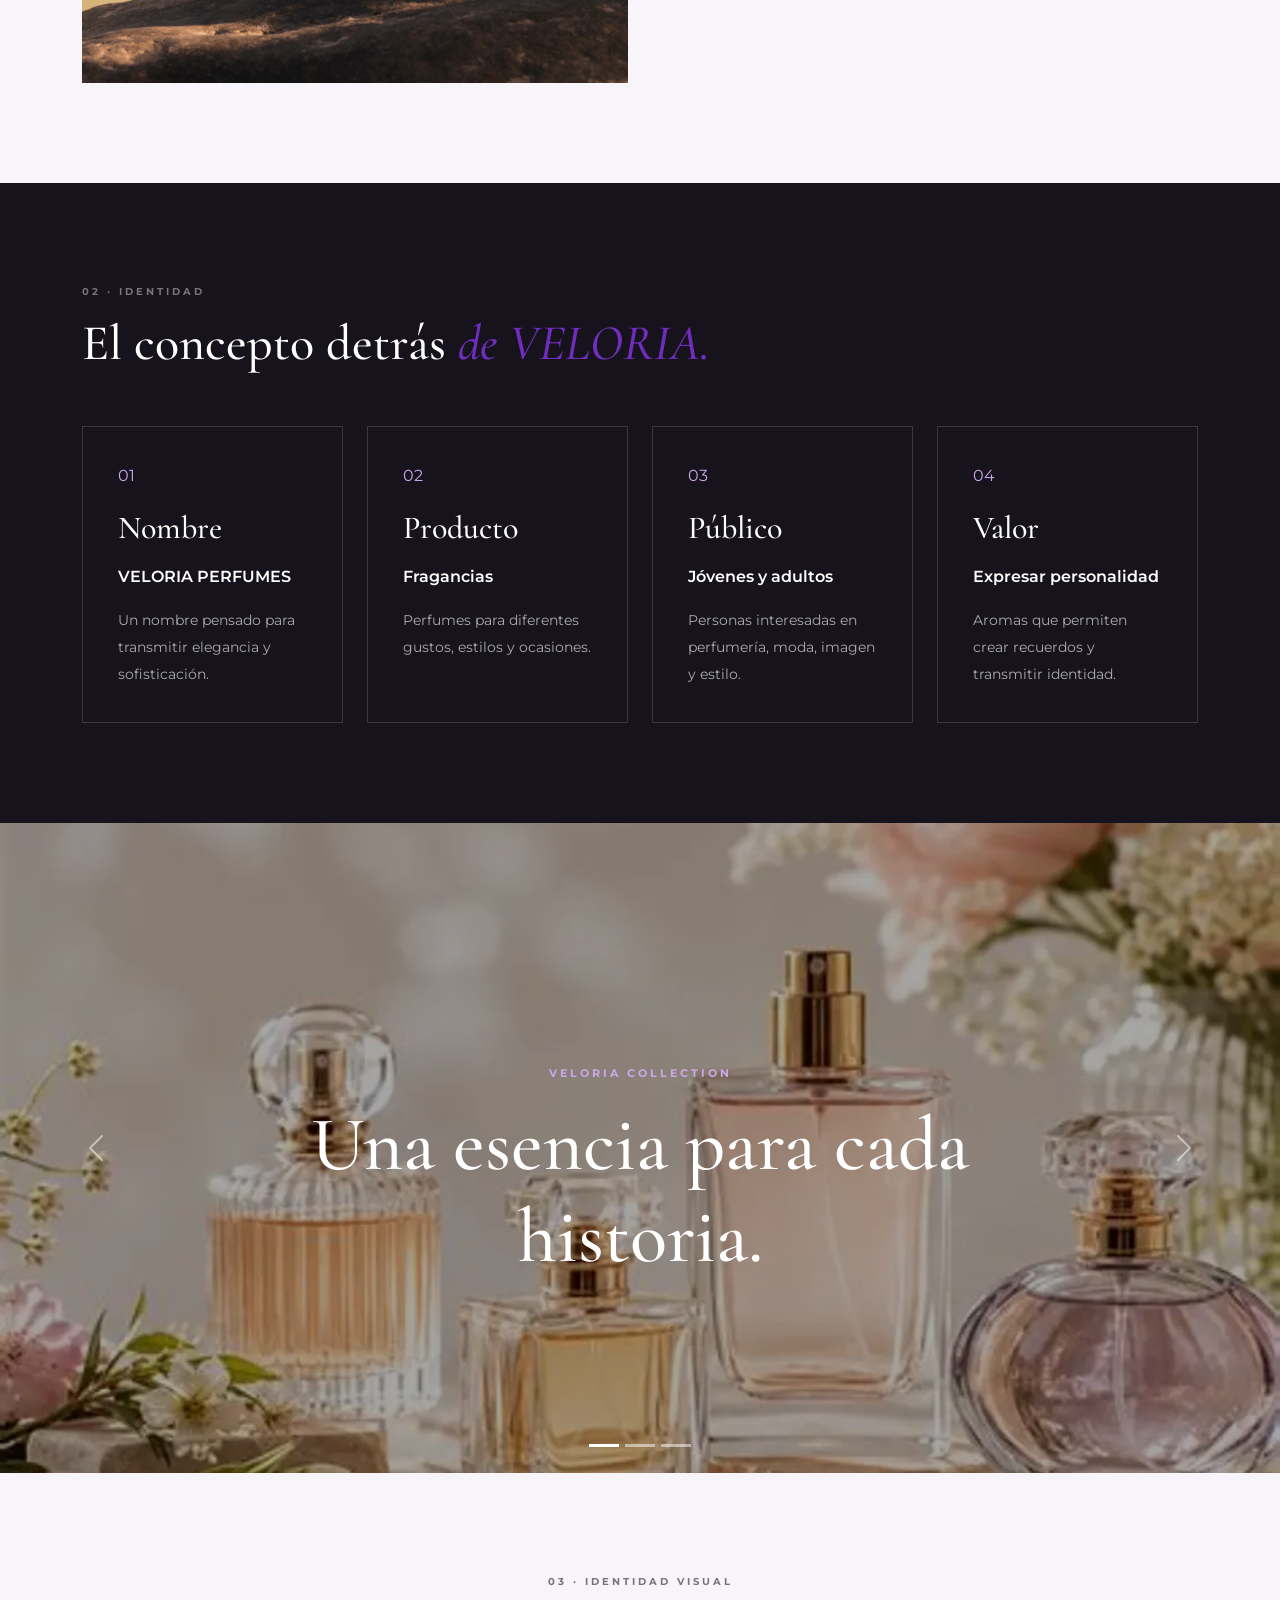
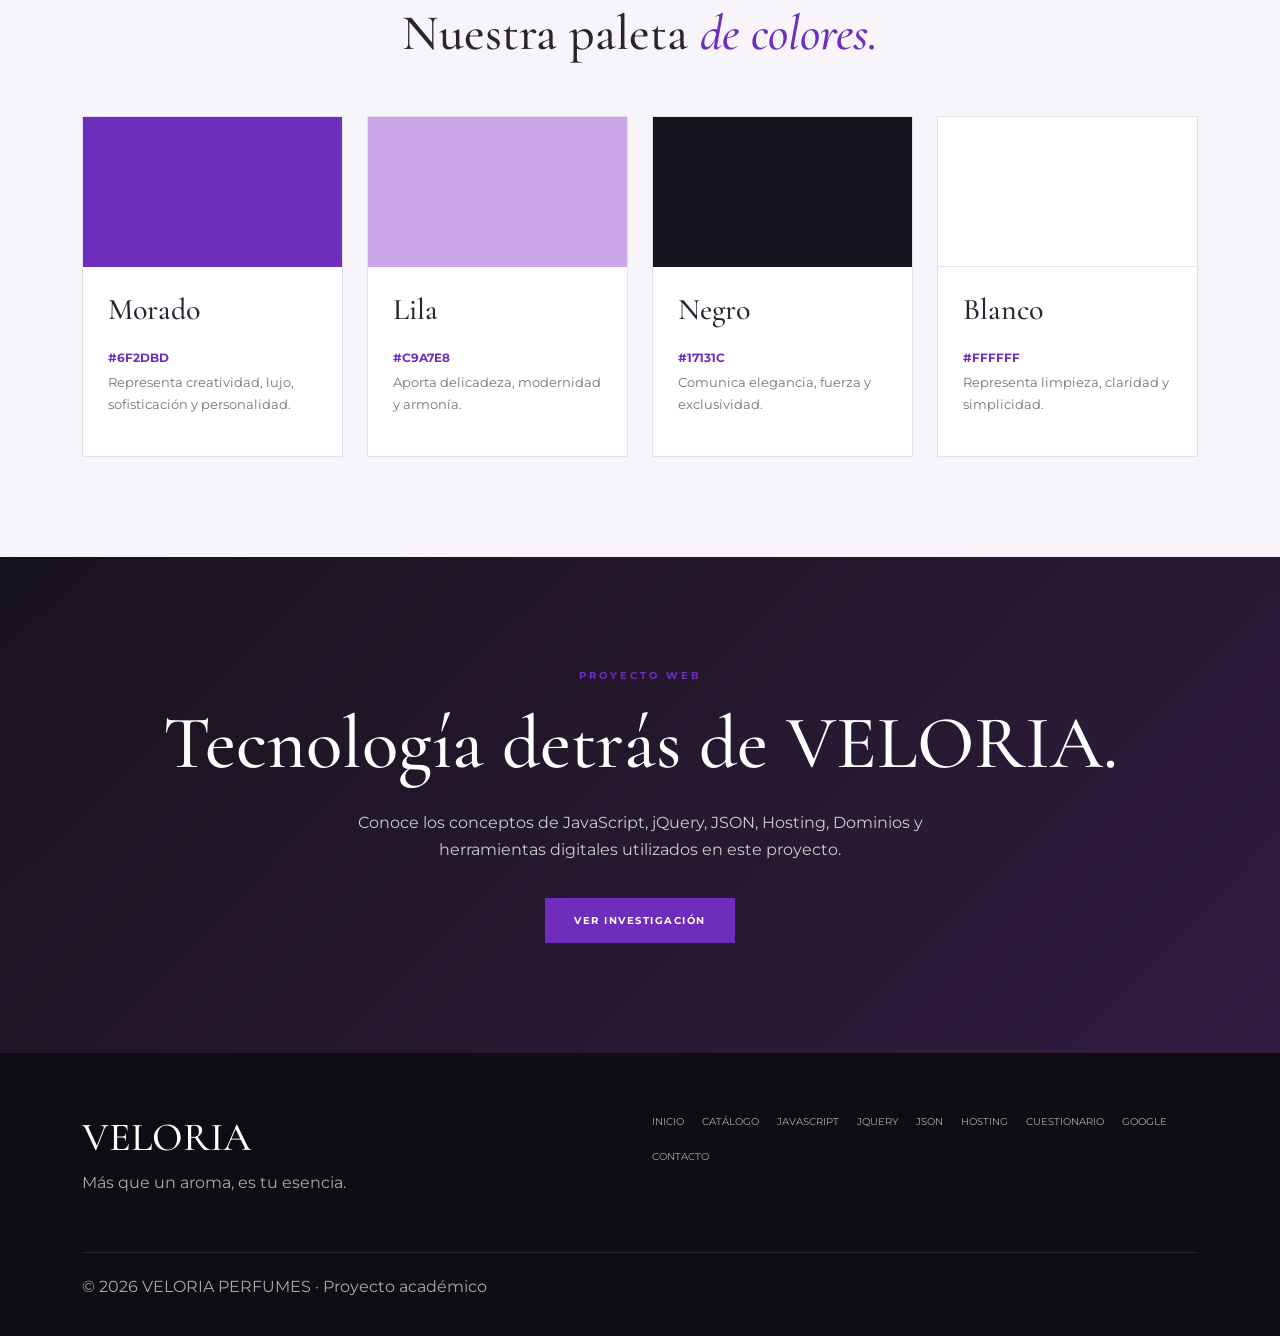
==== commit 549a2ff1: "Add files via upload" ====
--- a/index.html
+++ b/index.html
@@ -74,6 +74,14 @@
 
                 <li class="nav-item">
                     <button id="themeToggle" class="theme-button">◐</button>
+                </li>
+
+                <li class="nav-item language-item">
+                    <label class="visually-hidden" for="languageSelect">Idioma / Language</label>
+                    <select id="languageSelect" class="language-select" aria-label="Idioma / Language">
+                        <option value="es">🇪🇸 ES</option>
+                        <option value="en">🇬🇧 EN</option>
+                    </select>
                 </li>
 
             </ul>
@@ -483,7 +491,16 @@
 
 
 <script src="https://cdn.jsdelivr.net/npm/bootstrap@5.3.3/dist/js/bootstrap.bundle.min.js"></script>
+<script src="language.js"></script>
 <script src="script.js"></script>
+
+<button id="boton-musica" class="boton-musica" type="button">
+  ♫ Reproducir música
+</button>
+
+<audio id="musica-veloria" loop>
+  <source src="./audio/Perfect (Instrumental) - Ed Sheeran - Instrumental Channel.mp3" type="audio/mpeg">
+</audio>
 
 </body>
 </html>
--- a/style.css
+++ b/style.css
@@ -881,4 +881,55 @@
         padding: 25px;
     }
 
-}+}
+
+/* SELECTOR DE IDIOMA */
+.language-item {
+    display: flex;
+    align-items: center;
+    margin-left: 10px;
+}
+
+.language-select {
+    appearance: auto;
+    background: var(--white, #fff);
+    color: var(--text, #17131C);
+    border: 1px solid var(--border, #ddd);
+    padding: 8px 10px;
+    font-family: inherit;
+    font-size: 11px;
+    cursor: pointer;
+    min-width: 82px;
+}
+
+[data-theme="dark"] .language-select {
+    background: #17131C;
+    color: #fff;
+    border-color: #51465a;
+}
+
+@media (max-width: 991px) {
+    .language-item { margin-left: 0; margin-top: 10px; }
+}
+
+
+.boton-musica {
+  position: fixed;
+  bottom: 22px;
+  right: 22px;
+  z-index: 9999;
+  background: #35271f;
+  color: #f8f1e7;
+  border: 1px solid #c6a875;
+  border-radius: 30px;
+  padding: 12px 20px;
+  font-size: 14px;
+  cursor: pointer;
+  box-shadow: 0 4px 15px #0002;
+  transition: 0.3s;
+}
+
+.boton-musica:hover {
+  background: #70523e;
+  transform: translateY(-2px);
+}
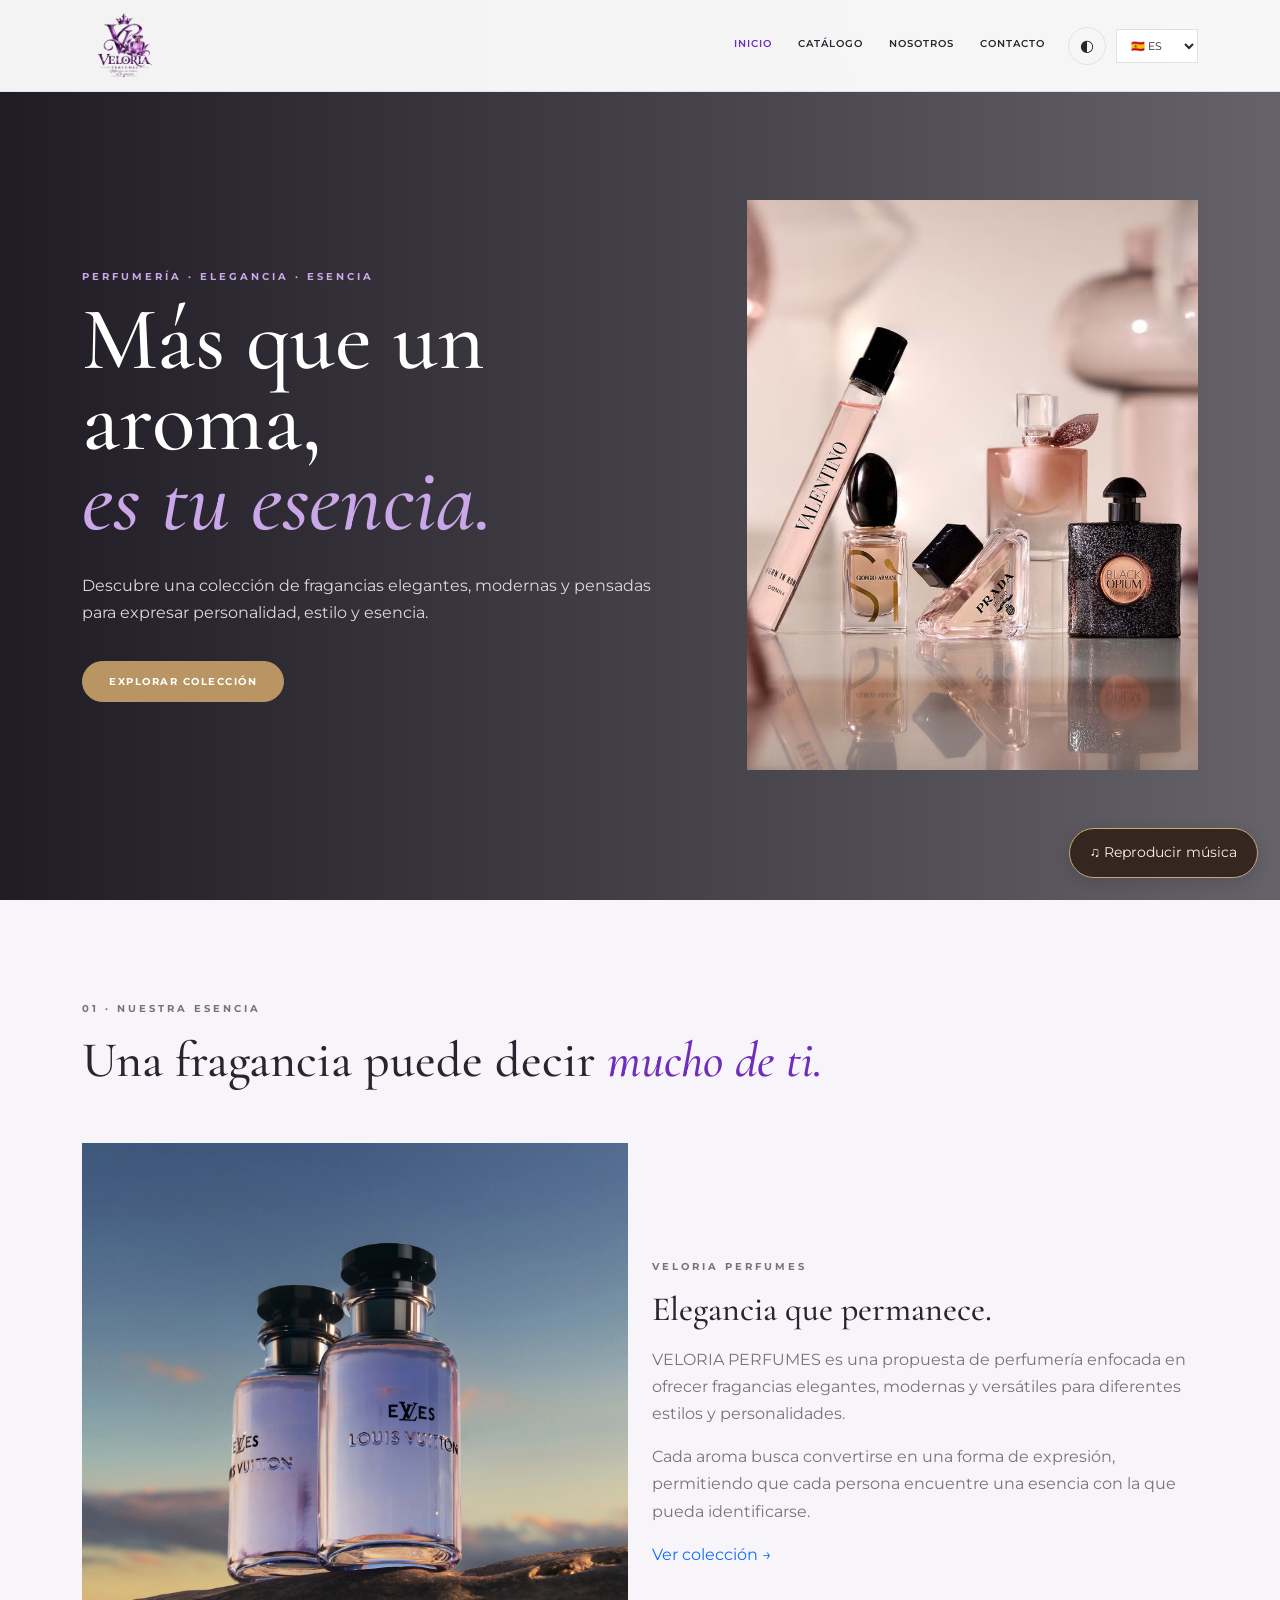
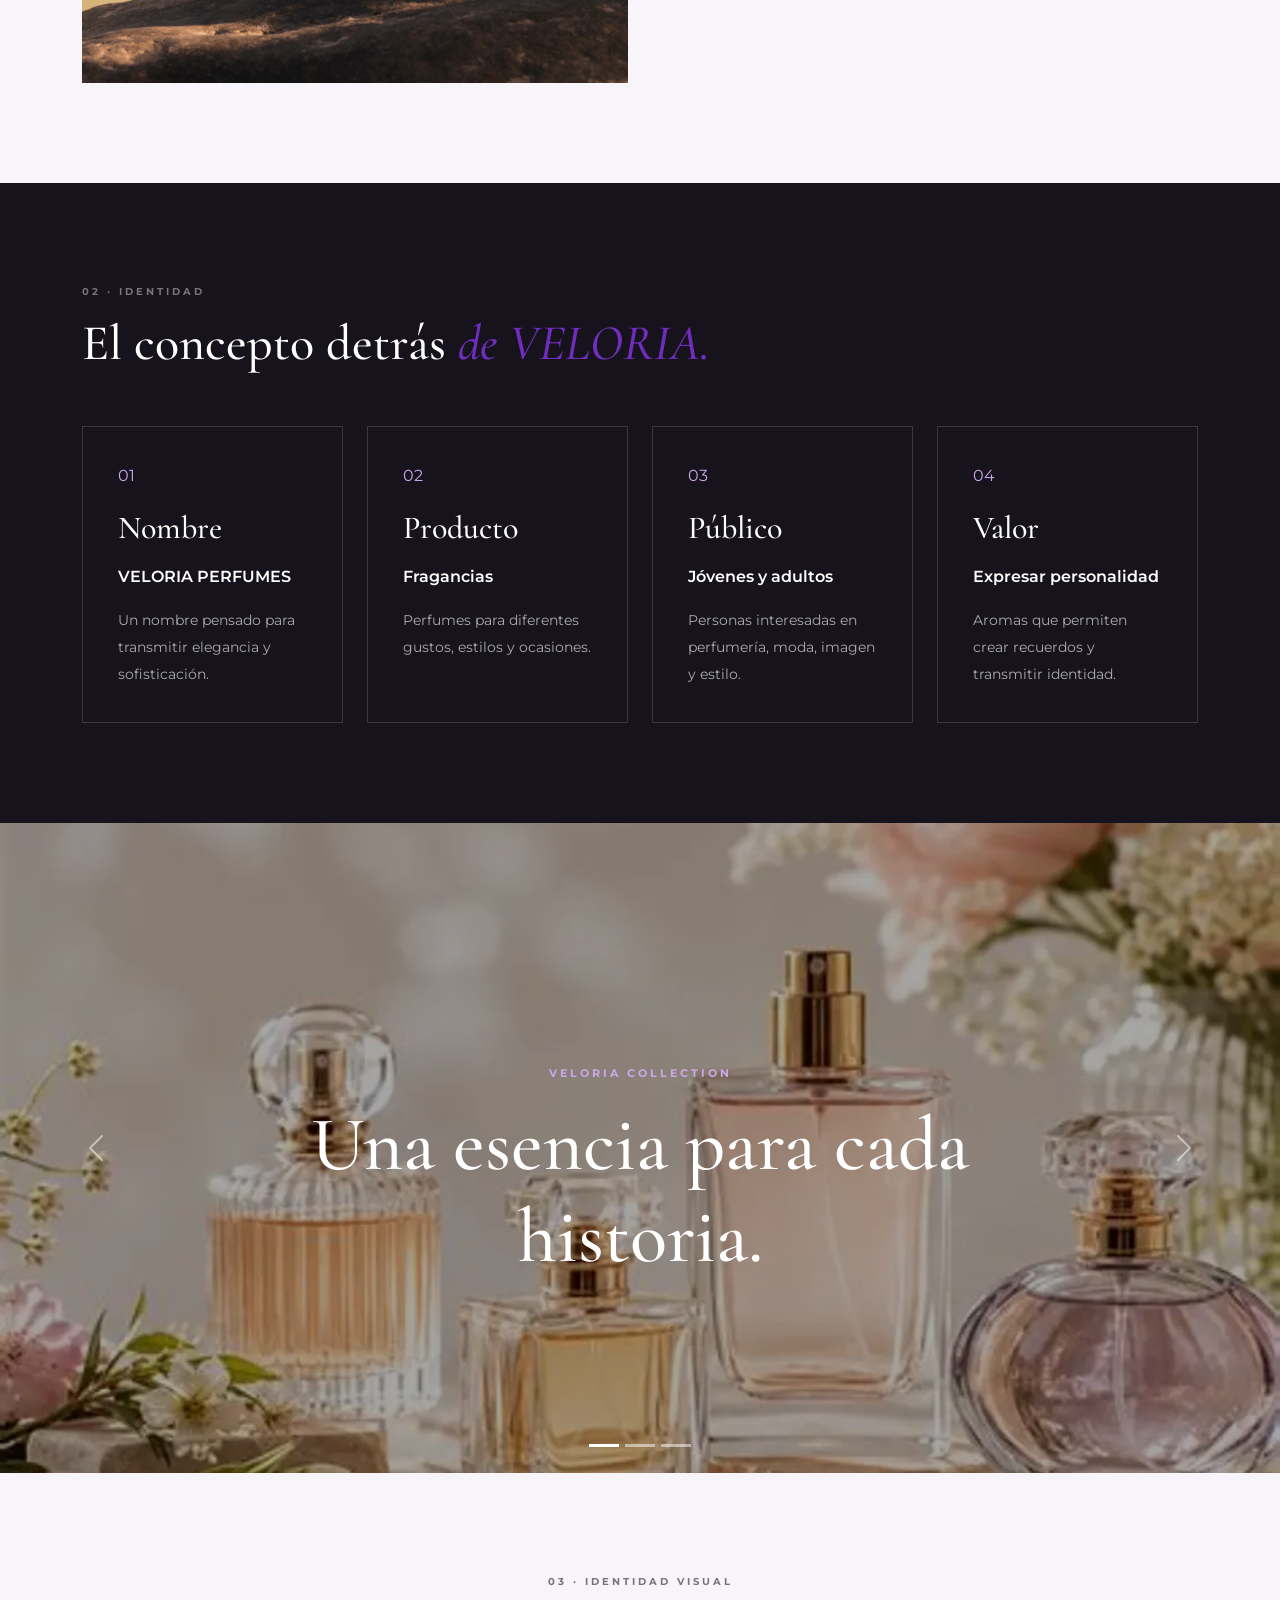
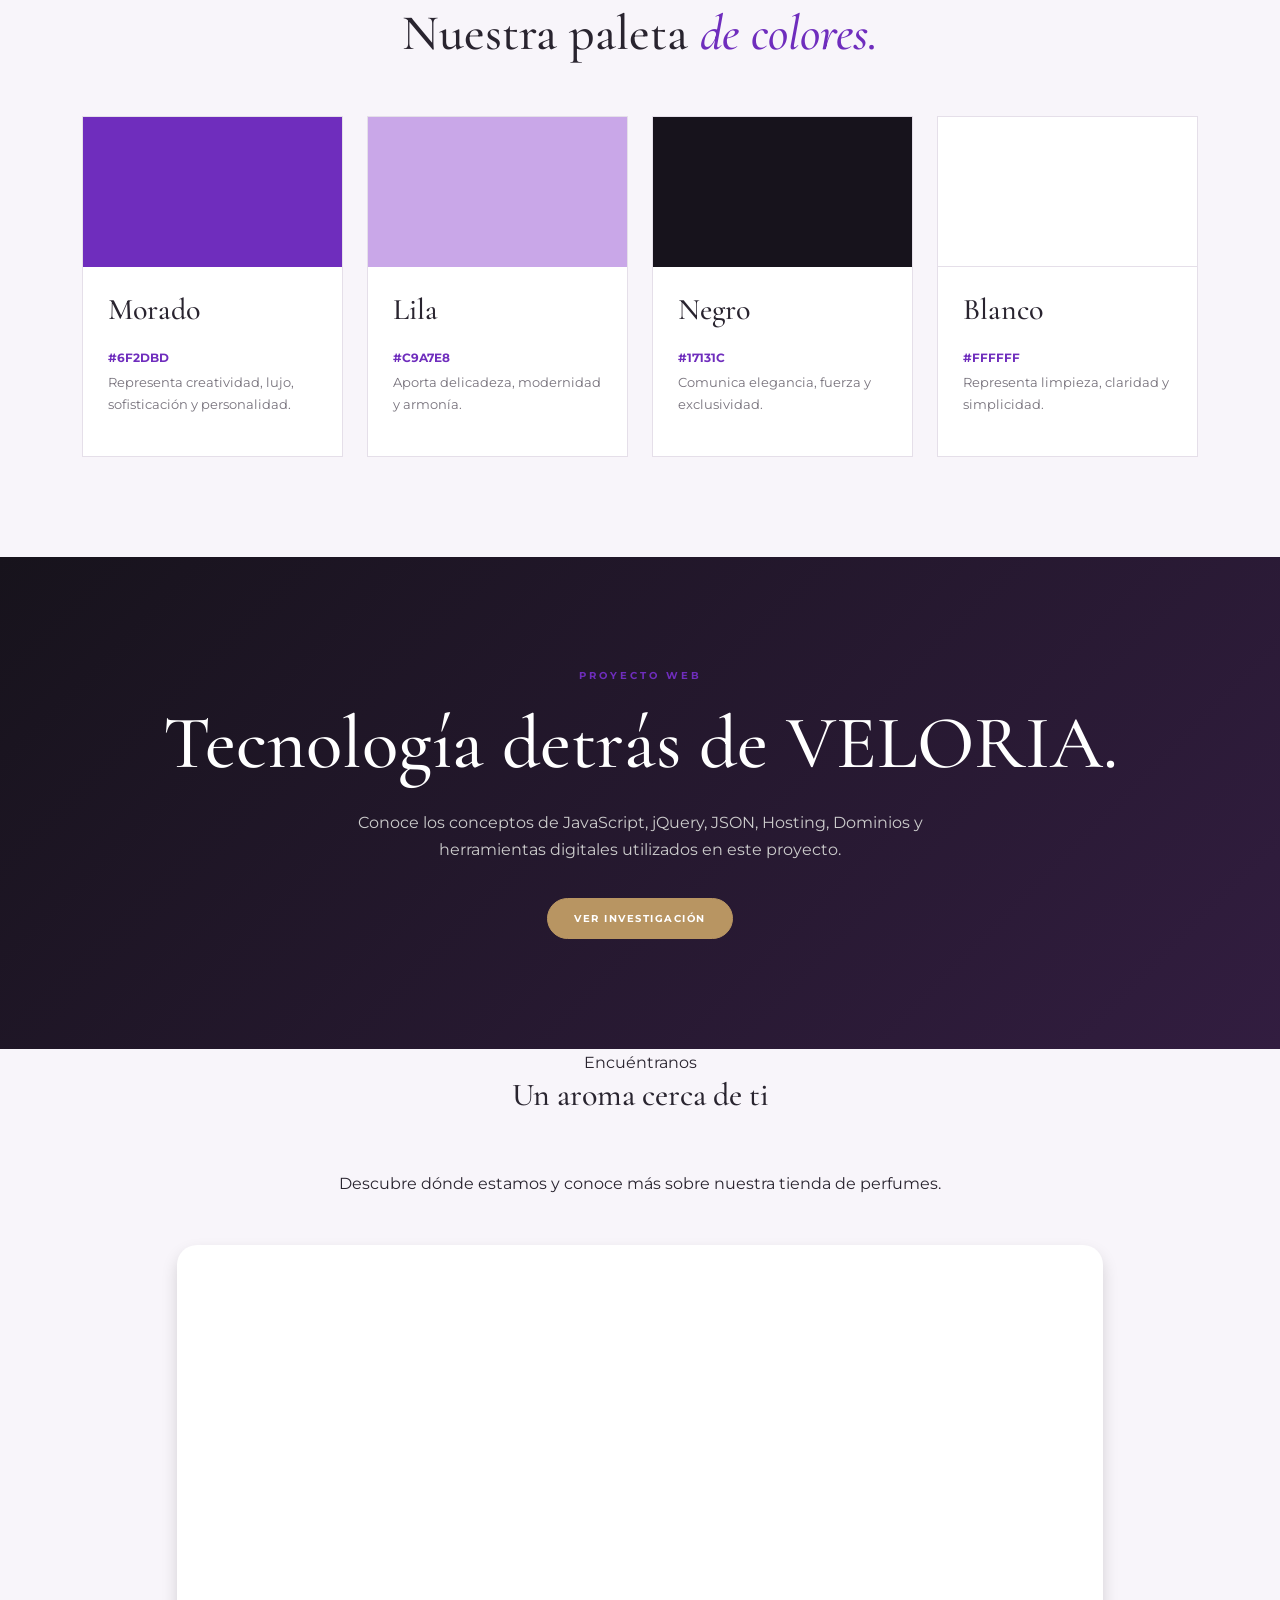
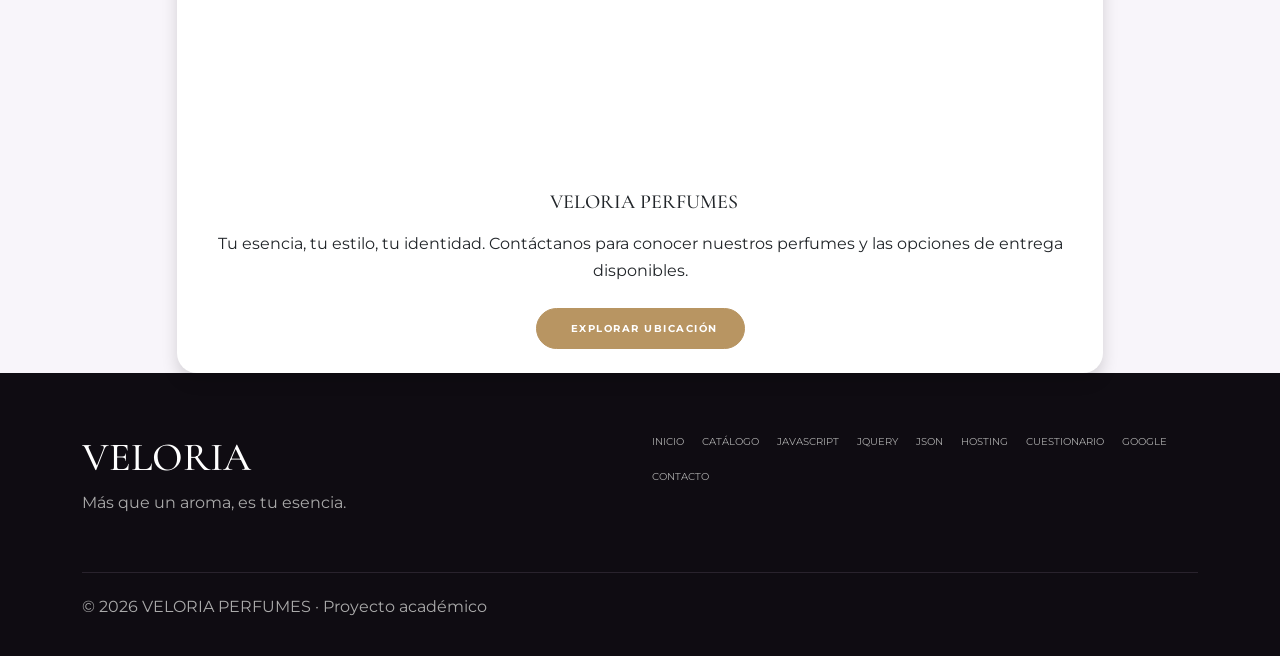
==== commit 89e8190a: "Add files via upload" ====
--- a/index.html
+++ b/index.html
@@ -45,27 +45,7 @@
                 </li>
 
                 <li class="nav-item">
-                    <a class="nav-link" href="javascript.html">JavaScript</a>
-                </li>
-
-                <li class="nav-item">
-                    <a class="nav-link" href="jquery.html">jQuery</a>
-                </li>
-
-                <li class="nav-item">
-                    <a class="nav-link" href="json.html">JSON</a>
-                </li>
-
-                <li class="nav-item">
-                    <a class="nav-link" href="hosting.html">Hosting</a>
-                </li>
-
-                <li class="nav-item">
-                    <a class="nav-link" href="cuestionario.html">Cuestionario</a>
-                </li>
-
-                <li class="nav-item">
-                    <a class="nav-link" href="google.html">Google</a>
+                    <a class="nav-link" href="javascript.html">Nosotros</a>
                 </li>
 
                 <li class="nav-item">
@@ -446,7 +426,76 @@
 
 </section>
 
-
+<!-- SECCIÓN DE UBICACIÓN: VELORIA PERFUMES -->
+<section class="seccion-padding" id="ubicacion">
+    <div class="container">
+
+        <!-- Encabezado -->
+        <div class="text-center mb-5">
+            <span class="section-label">
+                <i class="bi bi-geo-alt-fill"></i>
+                Encuéntranos
+            </span>
+
+            <h2 class="section-title">
+                Un aroma cerca de ti
+            </h2>
+
+            <p class="section-description">
+                Descubre dónde estamos y conoce más sobre
+                nuestra tienda de perfumes.
+            </p>
+        </div>
+
+        <!-- Tarjeta del mapa -->
+        <div class="row justify-content-center">
+            <div class="col-lg-10">
+
+                <div class="card border-0 shadow overflow-hidden"
+                     style="border-radius: 20px;">
+
+                    <!-- Mapa de Google Maps -->
+                    <div class="ratio ratio-16x9">
+                        <iframe
+                            src="https://maps.google.com/maps?q=El%20Salvador&z=7&output=embed"
+                            title="Ubicación de VELORIA PERFUMES"
+                            loading="lazy"
+                            allowfullscreen>
+                        </iframe>
+                    </div>
+
+                    <!-- Información de la tienda -->
+                    <div class="card-body text-center p-4">
+
+                        <h3 class="h5 mb-3">
+                            <i class="bi bi-geo-alt-fill me-2"
+                               style="color: #B89562;"></i>
+                            VELORIA PERFUMES
+                        </h3>
+
+                        <p class="mb-4">
+                            Tu esencia, tu estilo, tu identidad.
+                            Contáctanos para conocer nuestros perfumes
+                            y las opciones de entrega disponibles.
+                        </p>
+
+                        <a
+                            href="https://www.google.com/maps/search/?api=1&query=El+Salvador"
+                            target="_blank"
+                            rel="noopener noreferrer"
+                            class="btn btn-veloria">
+                            <i class="bi bi-map me-2"></i>
+                            Explorar ubicación
+                        </a>
+
+                    </div>
+                </div>
+
+            </div>
+        </div>
+
+    </div>
+</section>
 <footer class="footer">
 
     <div class="container">
@@ -494,6 +543,7 @@
 <script src="language.js"></script>
 <script src="script.js"></script>
 
+
 <button id="boton-musica" class="boton-musica" type="button">
   ♫ Reproducir música
 </button>
--- a/style.css
+++ b/style.css
@@ -911,7 +911,6 @@
 @media (max-width: 991px) {
     .language-item { margin-left: 0; margin-top: 10px; }
 }
-
 
 .boton-musica {
   position: fixed;
@@ -933,3 +932,21 @@
   background: #70523e;
   transform: translateY(-2px);
 }
+
+/* Botón de ubicación de VELORIA PERFUMES */
+.btn-veloria {
+    background-color: #B89562;
+    color: #ffffff;
+    border: 1px solid #B89562;
+    border-radius: 30px;
+    padding: 12px 26px;
+    transition: all 0.3s ease;
+}
+
+.btn-veloria:hover {
+    background-color: #8C6A3F;
+    border-color: #8C6A3F;
+    color: #ffffff;
+    transform: translateY(-2px);
+}
+
